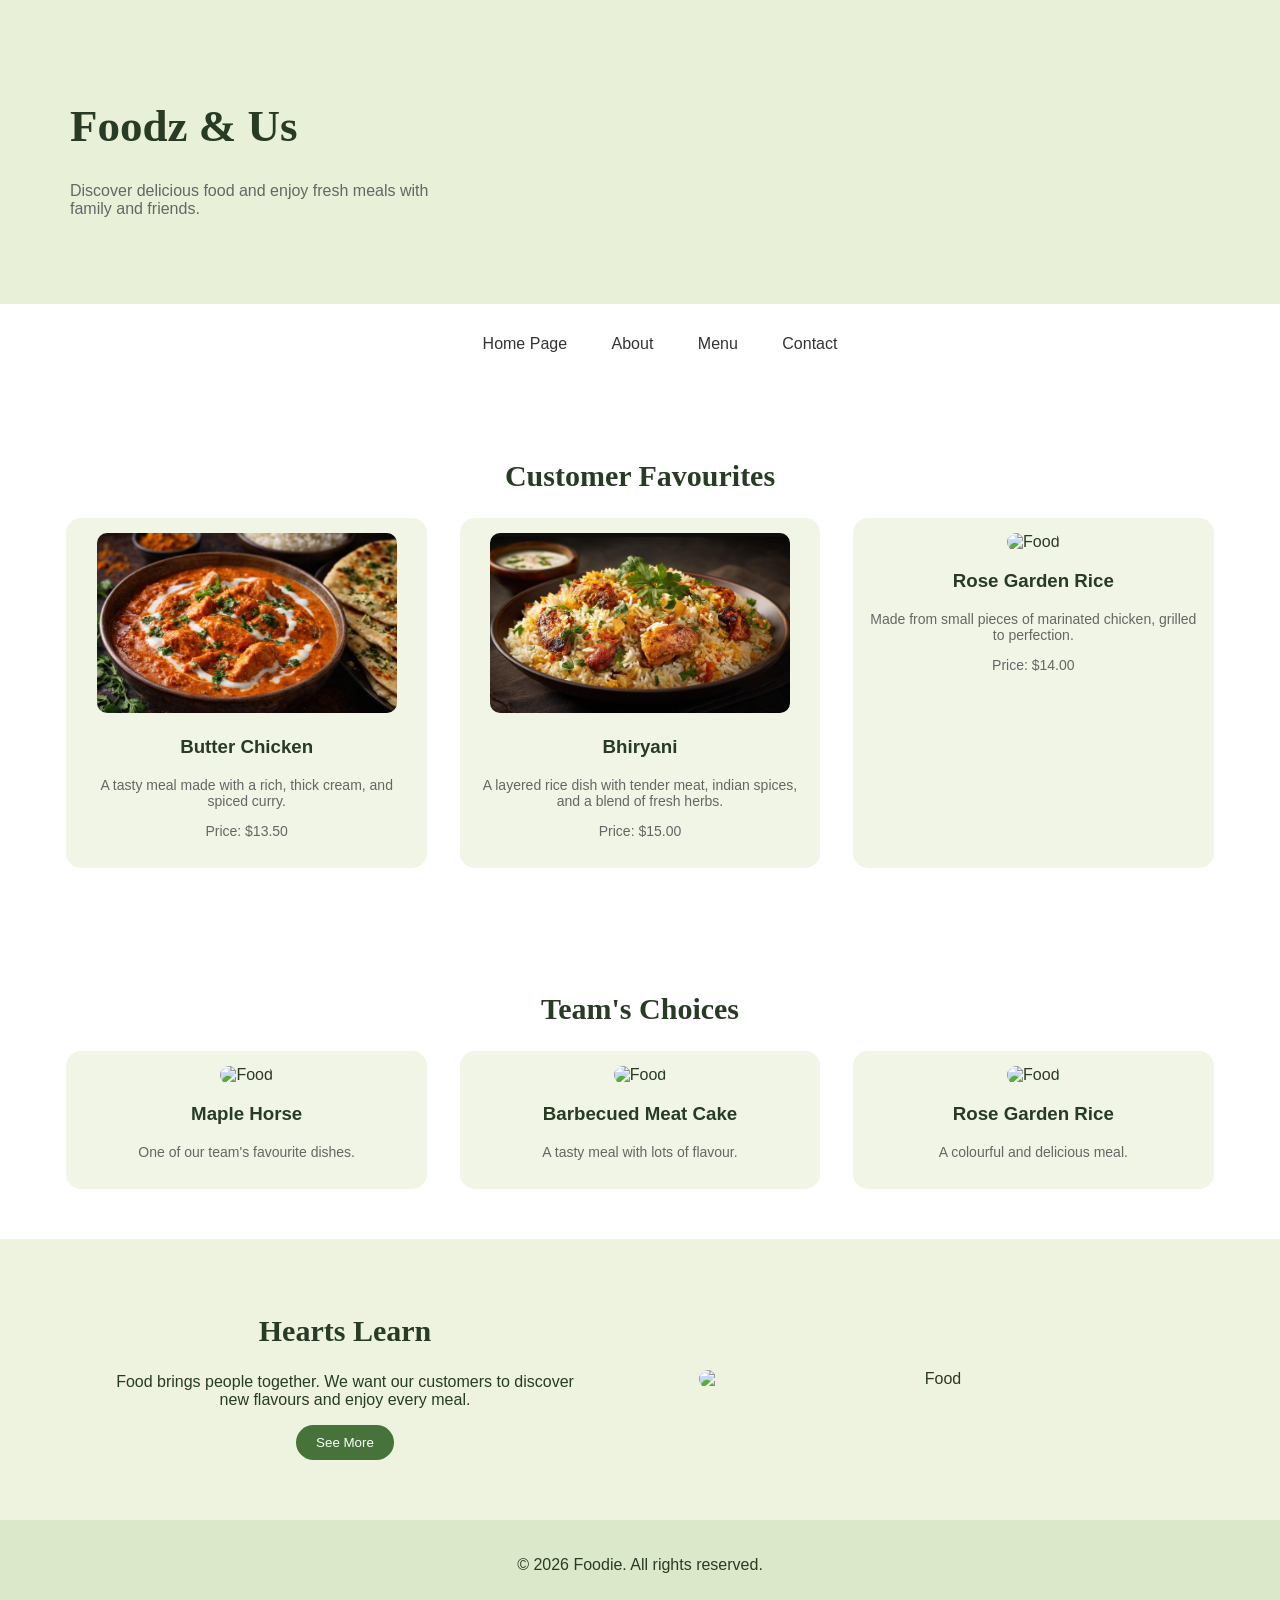
==== index.html @ f8710545 "changed the size of the photo" ====
<!DOCTYPE html>
<html>

<head>
    <title>Foodie</title>
    <link rel="stylesheet" href="style.css">
</head>

<body>

    <header>
        <h1>Foodz & Us</h1>
        <p>Discover delicious food and enjoy fresh meals with family and friends.</p>
    </header>


    <nav>
        <ul>
            <li><a href="index.html">Home Page</a></li>
            <li><a href="about.html">About</a></li>
            <li><a href="menu.html">Menu</a></li>
            <li><a href="contact.html">Contact</a></li>
        </ul>
    </nav>


    <section>

        <h2>Customer Favourites</h2>

        <div class="food">

            <div class="food-item">
                <img src="Screenshot 2026-09-15 143005.png" alt="Food">
                <h3>Butter Chicken</h3>
                <p>A tasty meal made with a rich, thick cream, and spiced curry.</p>
                <p>Price: $13.50</p>
            </div>

            <div class="food-item">
                <img src="Screenshot 2026-09-15 143316.png" alt="Food">
                <h3>Bhiryani</h3>
                <p>A layered rice dish with tender meat, indian spices, and a blend of fresh herbs.</p>
                <p>Price: $15.00</p>
            </div>

            <div class="food-item">
                <img src="chickentikka.jpg" alt="Food">
                <h3>Rose Garden Rice</h3>
                <p>Made from small pieces of marinated chicken, grilled to perfection.</p>
                <p>Price: $14.00</p>
            </div>

        </div>

    </section>


    <section>

        <h2>Team's Choices</h2>

        <div class="food">

            <div class="food-item">
                <img src="food4.jpg" alt="Food">
                <h3>Maple Horse</h3>
                <p>One of our team's favourite dishes.</p>
            </div>

            <div class="food-item">
                <img src="food5.jpg" alt="Food">
                <h3>Barbecued Meat Cake</h3>
                <p>A tasty meal with lots of flavour.</p>
            </div>

            <div class="food-item">
                <img src="food6.jpg" alt="Food">
                <h3>Rose Garden Rice</h3>
                <p>A colourful and delicious meal.</p>
            </div>

        </div>

    </section>


    <section class="last">

        <div>
            <h2>Hearts Learn</h2>

            <p>
                Food brings people together. We want our customers
                to discover new flavours and enjoy every meal.
            </p>

            <button>See More</button>
        </div>

        <img src="food7.jpg" alt="Food">

    </section>


    <footer>
        <p>&copy; 2026 Foodie. All rights reserved.</p>
    </footer>

</body>
</html>
---- style.css ----
body {
    margin: 0;
    font-family: Arial;
    background-color: #f2f6e8;
    color: #283b25;
}


header {
    padding: 70px;
    text-align: left;
    background-color: #e8f0d8;
}

header h1 {
    font-family: Georgia;
    font-size: 45px;
}

header p {
    color: #666;
    width: 400px;
}

button {
    background-color: #47723a;
    color: white;
    border: none;
    padding: 10px 20px;
    border-radius: 20px;
}


nav {
    background-color: white;
    padding: 15px;
}

nav ul {
    list-style-type: none;
    text-align: center;
}

nav li {
    display: inline;
    margin: 20px;
}

nav a {
    text-decoration: none;
    color: #333;
}


section {
    padding: 50px;
    background-color: white;
}

section h2 {
    text-align: center;
    font-family: Georgia;
    font-size: 30px;
}


.food {
    display: flex;
    justify-content: space-around;
}


.food-item {
    background-color: #f1f5e5;
    width: 28%;
    padding: 15px;
    text-align: center;
    border-radius: 15px;
}


.food-item img {
    width: 100%;
    height: 150px;
    object-fit: cover;
    border-radius: 10px;
}


.food-item p {
    color: #666;
    font-size: 14px;
}


.last {
    display: flex;
    justify-content: space-around;
    align-items: center;
    background-color: #edf3df;
}


.last div {
    width: 40%;
}


.last img {
    width: 40%;
    border-radius: 20px;
}


footer {
    text-align: center;
    padding: 20px;
    background-color: #dce8ca;
}
section {
    text-align: center;
}

section button {
    display: block;
    margin: 10px auto;
}
.food-item img {
    width: 300px;
    height: 180px;
    object-fit: cover;
}
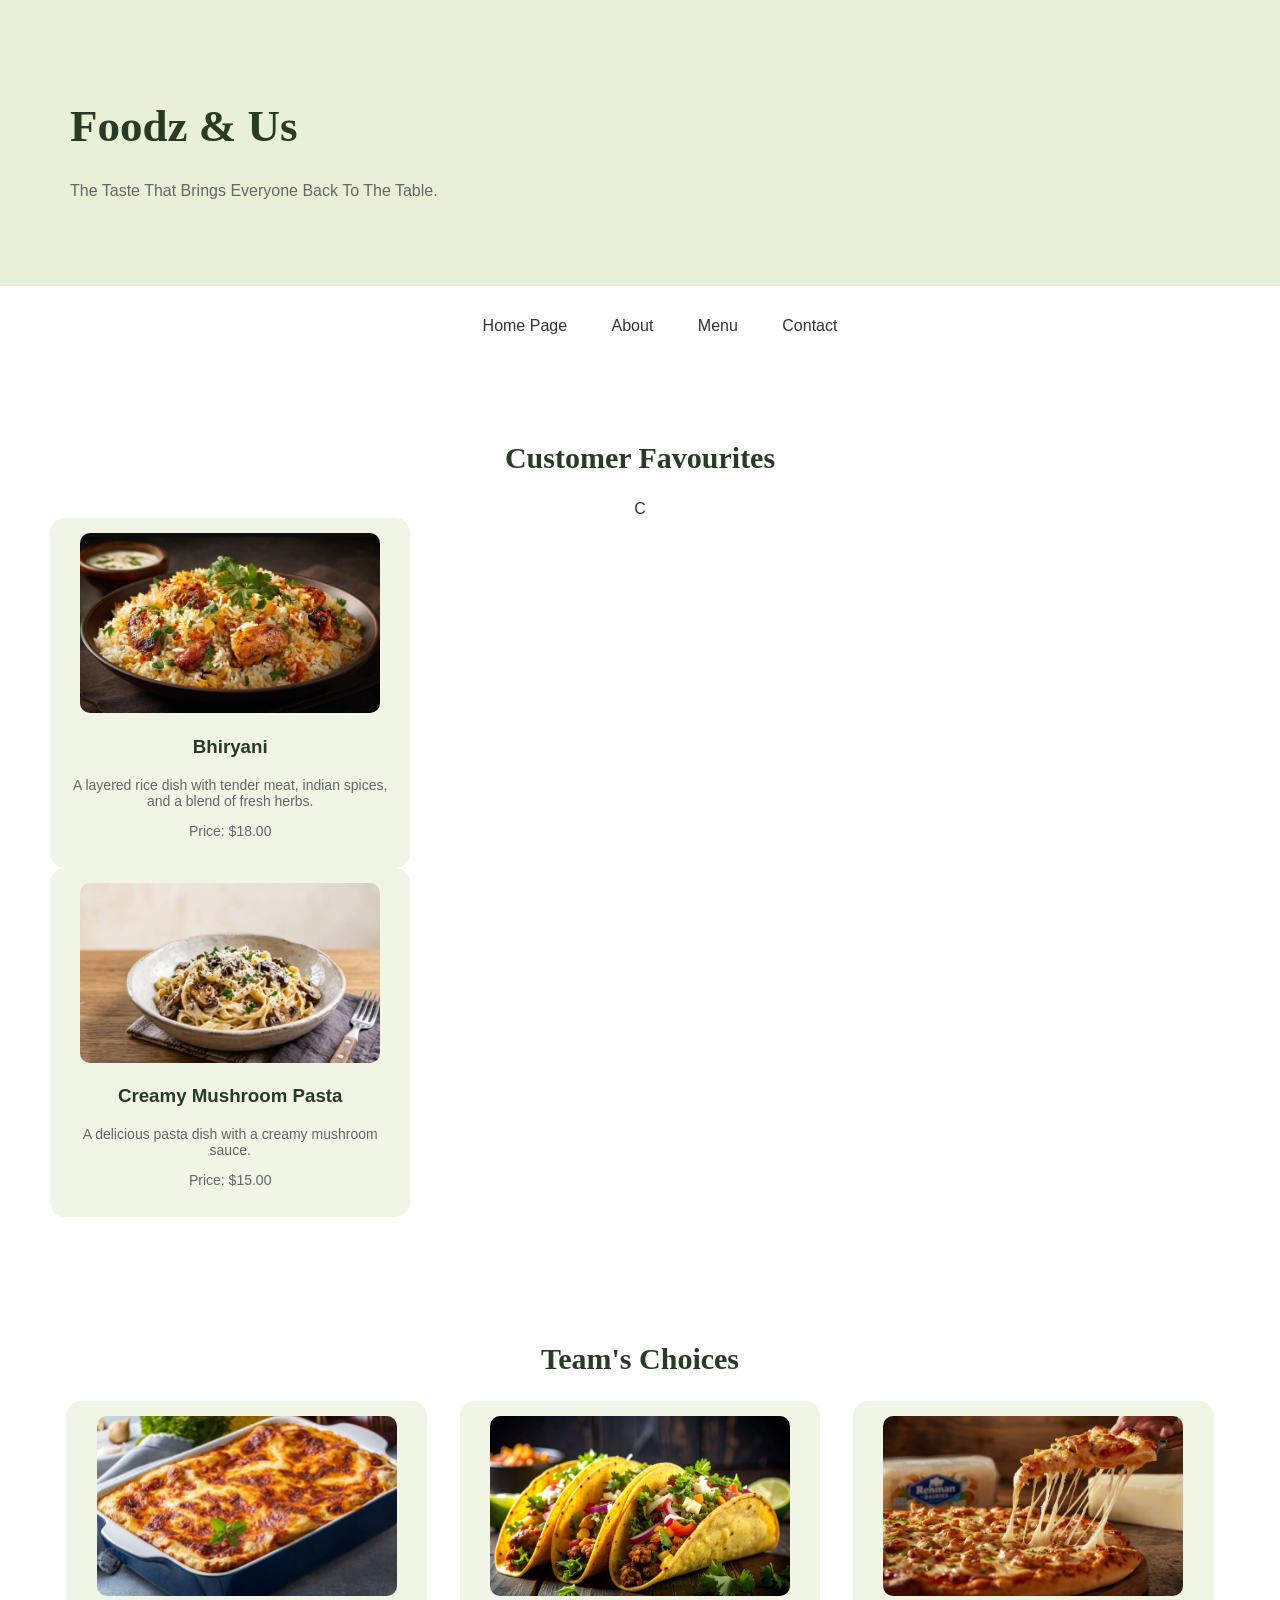
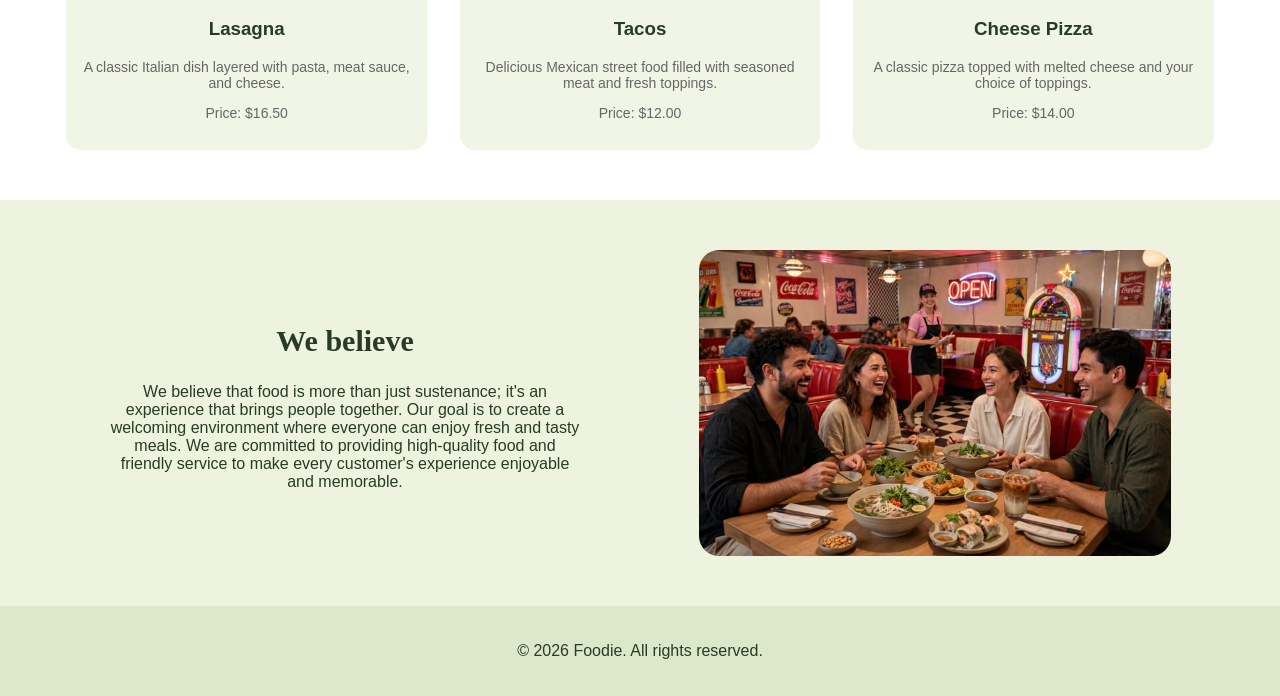
==== commit 92686f9f: "changed the sizing of the images when screen size changes" ====
--- a/index.html
+++ b/index.html
@@ -10,7 +10,7 @@
 
     <header>
         <h1>Foodz & Us</h1>
-        <p>Discover delicious food and enjoy fresh meals with family and friends.</p>
+        <p>The Taste That Brings Everyone Back To The Table.</p>
     </header>
 
 
@@ -28,27 +28,20 @@
 
         <h2>Customer Favourites</h2>
 
-        <div class="food">
-
-            <div class="food-item">
-                <img src="Screenshot 2026-09-15 143005.png" alt="Food">
-                <h3>Butter Chicken</h3>
-                <p>A tasty meal made with a rich, thick cream, and spiced curry.</p>
-                <p>Price: $13.50</p>
-            </div>
+       C
 
             <div class="food-item">
                 <img src="Screenshot 2026-09-15 143316.png" alt="Food">
                 <h3>Bhiryani</h3>
                 <p>A layered rice dish with tender meat, indian spices, and a blend of fresh herbs.</p>
-                <p>Price: $15.00</p>
+                <p>Price: $18.00</p>
             </div>
 
             <div class="food-item">
-                <img src="chickentikka.jpg" alt="Food">
-                <h3>Rose Garden Rice</h3>
-                <p>Made from small pieces of marinated chicken, grilled to perfection.</p>
-                <p>Price: $14.00</p>
+                <img src="Screenshot 2026-09-16 110320.png" alt="Food">
+                <h3>Creamy Mushroom Pasta</h3>
+                <p>A delicious pasta dish with a creamy mushroom sauce.</p>
+                <p>Price: $15.00</p>
             </div>
 
         </div>
@@ -63,21 +56,24 @@
         <div class="food">
 
             <div class="food-item">
-                <img src="food4.jpg" alt="Food">
-                <h3>Maple Horse</h3>
-                <p>One of our team's favourite dishes.</p>
+                <img src="Screenshot 2026-09-16 110941.png" alt="Food">
+                <h3>Lasagna</h3>
+                <p>A classic Italian dish layered with pasta, meat sauce, and cheese.</p>
+                <p>Price: $16.50</p>
             </div>
 
             <div class="food-item">
-                <img src="food5.jpg" alt="Food">
-                <h3>Barbecued Meat Cake</h3>
-                <p>A tasty meal with lots of flavour.</p>
+                <img src="Screenshot 2026-09-16 111453.png" alt="Food">
+                <h3>Tacos</h3>
+                <p>Delicious Mexican street food filled with seasoned meat and fresh toppings.</p>
+                <p>Price: $12.00</p>
             </div>
 
             <div class="food-item">
-                <img src="food6.jpg" alt="Food">
-                <h3>Rose Garden Rice</h3>
-                <p>A colourful and delicious meal.</p>
+                <img src="Screenshot 2026-09-16 112636.png" alt="Food">
+                <h3>Cheese Pizza</h3>
+                <p>A classic pizza topped with melted cheese and your choice of toppings.</p>
+                <p>Price: $14.00</p>
             </div>
 
         </div>
@@ -88,17 +84,20 @@
     <section class="last">
 
         <div>
-            <h2>Hearts Learn</h2>
+            <h2>We believe</h2>
 
             <p>
-                Food brings people together. We want our customers
-                to discover new flavours and enjoy every meal.
+                We believe that food is more than just sustenance;
+                 it's an experience that brings people together. Our goal is to create a
+                 welcoming environment where everyone can enjoy fresh and tasty meals. We 
+                 are committed to providing high-quality food and friendly service to make 
+                 every customer's experience enjoyable and memorable.
             </p>
 
-            <button>See More</button>
+    
         </div>
 
-        <img src="food7.jpg" alt="Food">
+        <img src="Screenshot 2026-09-16 113650.png" alt="Food">
 
     </section>
 
--- a/style.css
+++ b/style.css
@@ -129,4 +129,17 @@
     width: 300px;
     height: 180px;
     object-fit: cover;
+}
+@media (max-width: 600px) {
+    .food-item {
+        width: 90%;
+        margin: 20px auto;
+    }
+
+    .food-item img {
+        width: 100%;
+        height: 220px;
+        object-fit: cover;
+        display: block;
+    }
 }
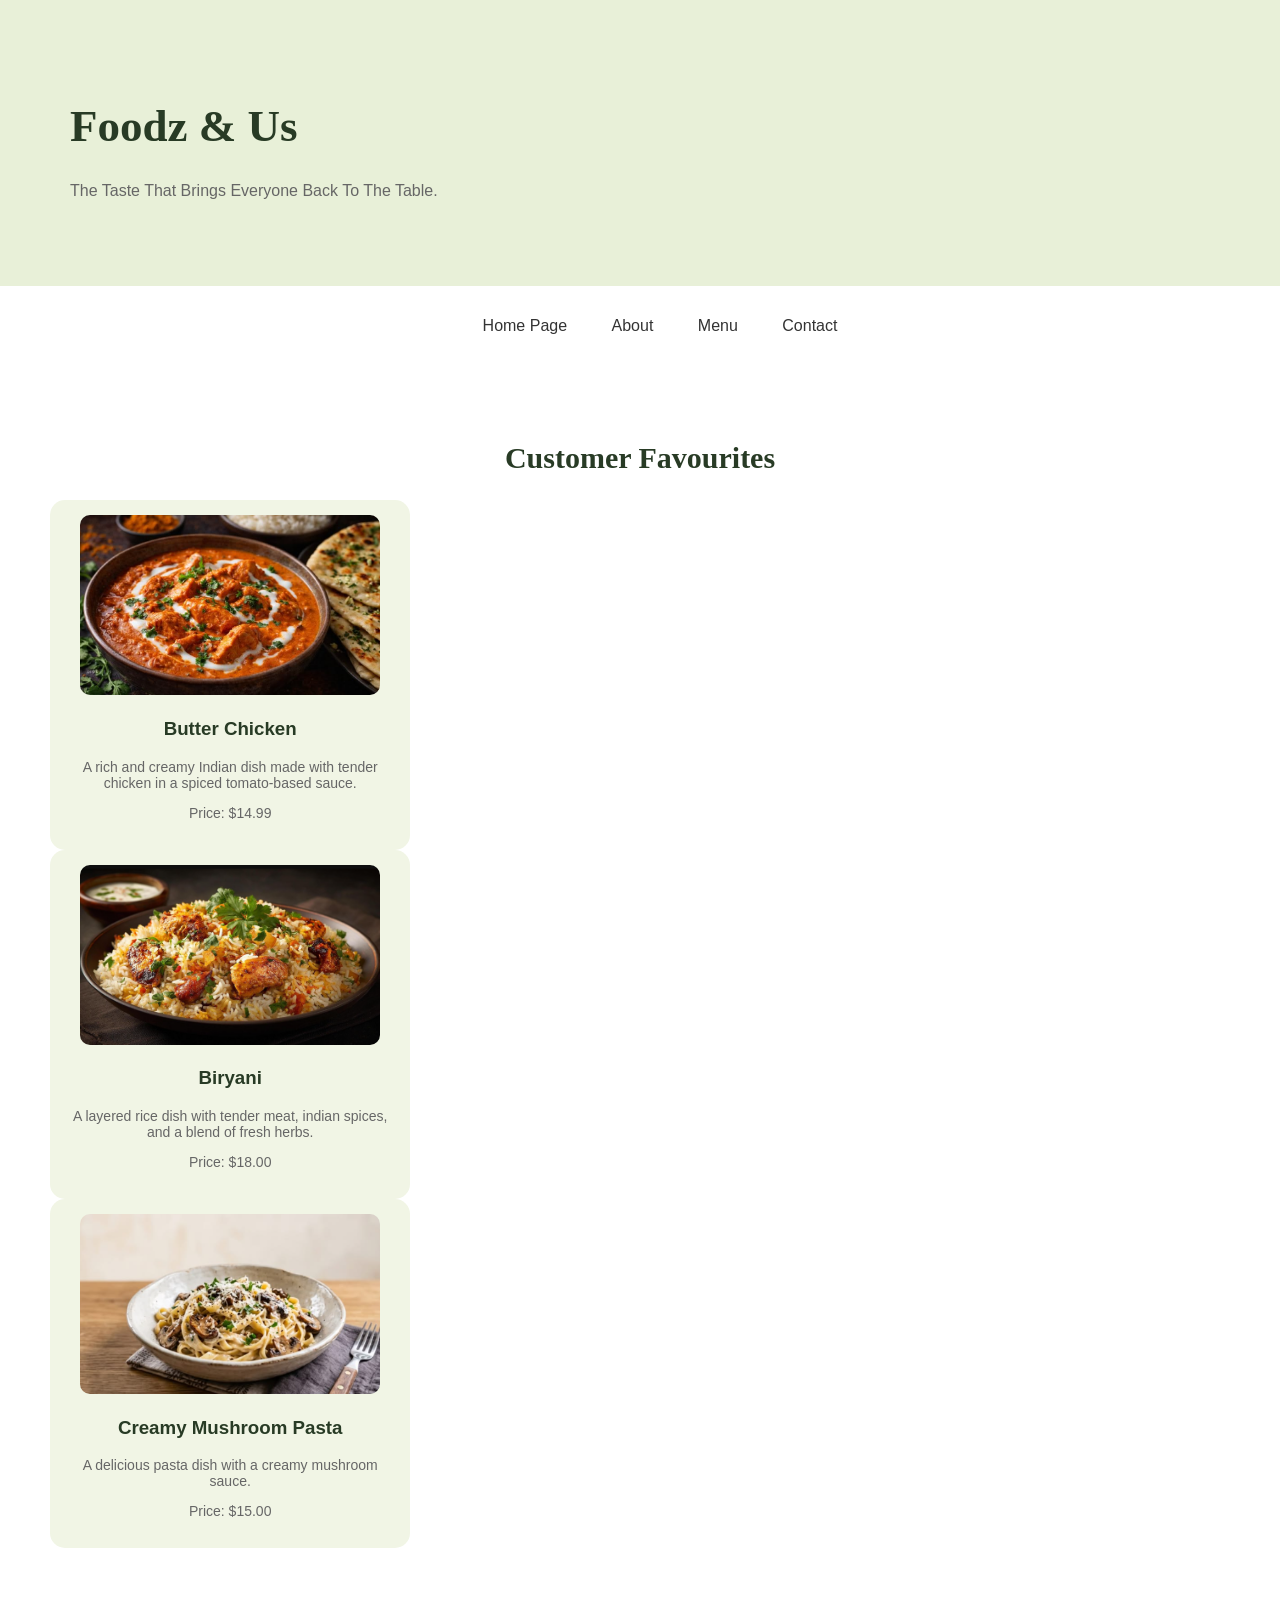
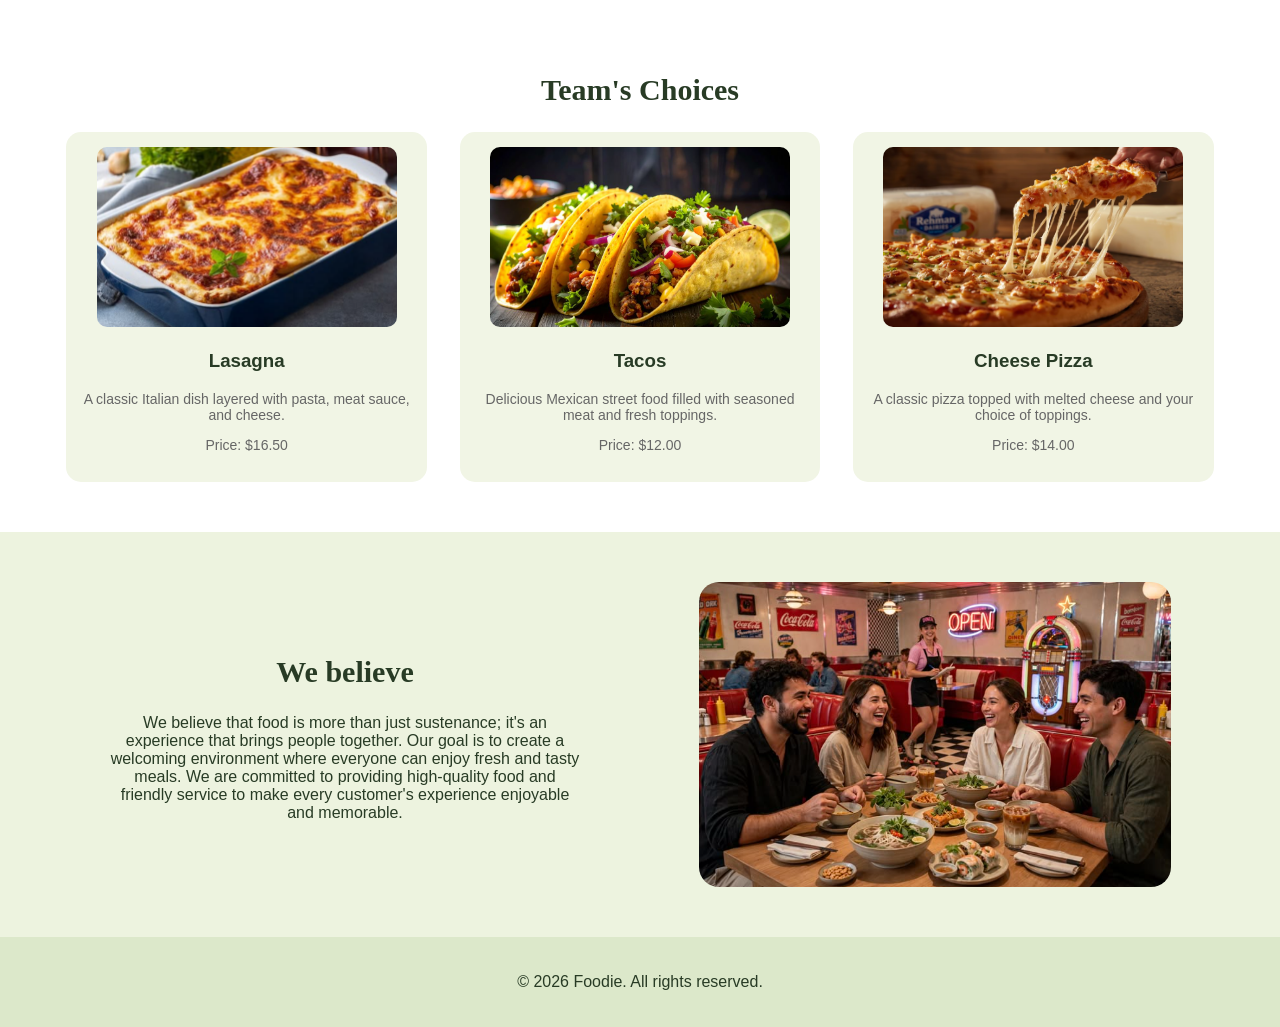
==== commit 5768700a: "One of the dishes were missing so I added it back." ====
--- a/index.html
+++ b/index.html
@@ -28,11 +28,16 @@
 
         <h2>Customer Favourites</h2>
 
-       C
+            <div class="food-item">
+                <img src="Screenshot 2026-09-15 143005.png" alt="Food">
+                <h3>Butter Chicken</h3>
+                <p>A rich and creamy Indian dish made with tender chicken in a spiced tomato-based sauce.</p>
+                <p>Price: $14.99</p>
+            </div>
 
             <div class="food-item">
                 <img src="Screenshot 2026-09-15 143316.png" alt="Food">
-                <h3>Bhiryani</h3>
+                <h3>Biryani</h3>
                 <p>A layered rice dish with tender meat, indian spices, and a blend of fresh herbs.</p>
                 <p>Price: $18.00</p>
             </div>
--- a/style.css
+++ b/style.css
@@ -129,17 +129,4 @@
     width: 300px;
     height: 180px;
     object-fit: cover;
-}
-@media (max-width: 600px) {
-    .food-item {
-        width: 90%;
-        margin: 20px auto;
-    }
-
-    .food-item img {
-        width: 100%;
-        height: 220px;
-        object-fit: cover;
-        display: block;
-    }
 }
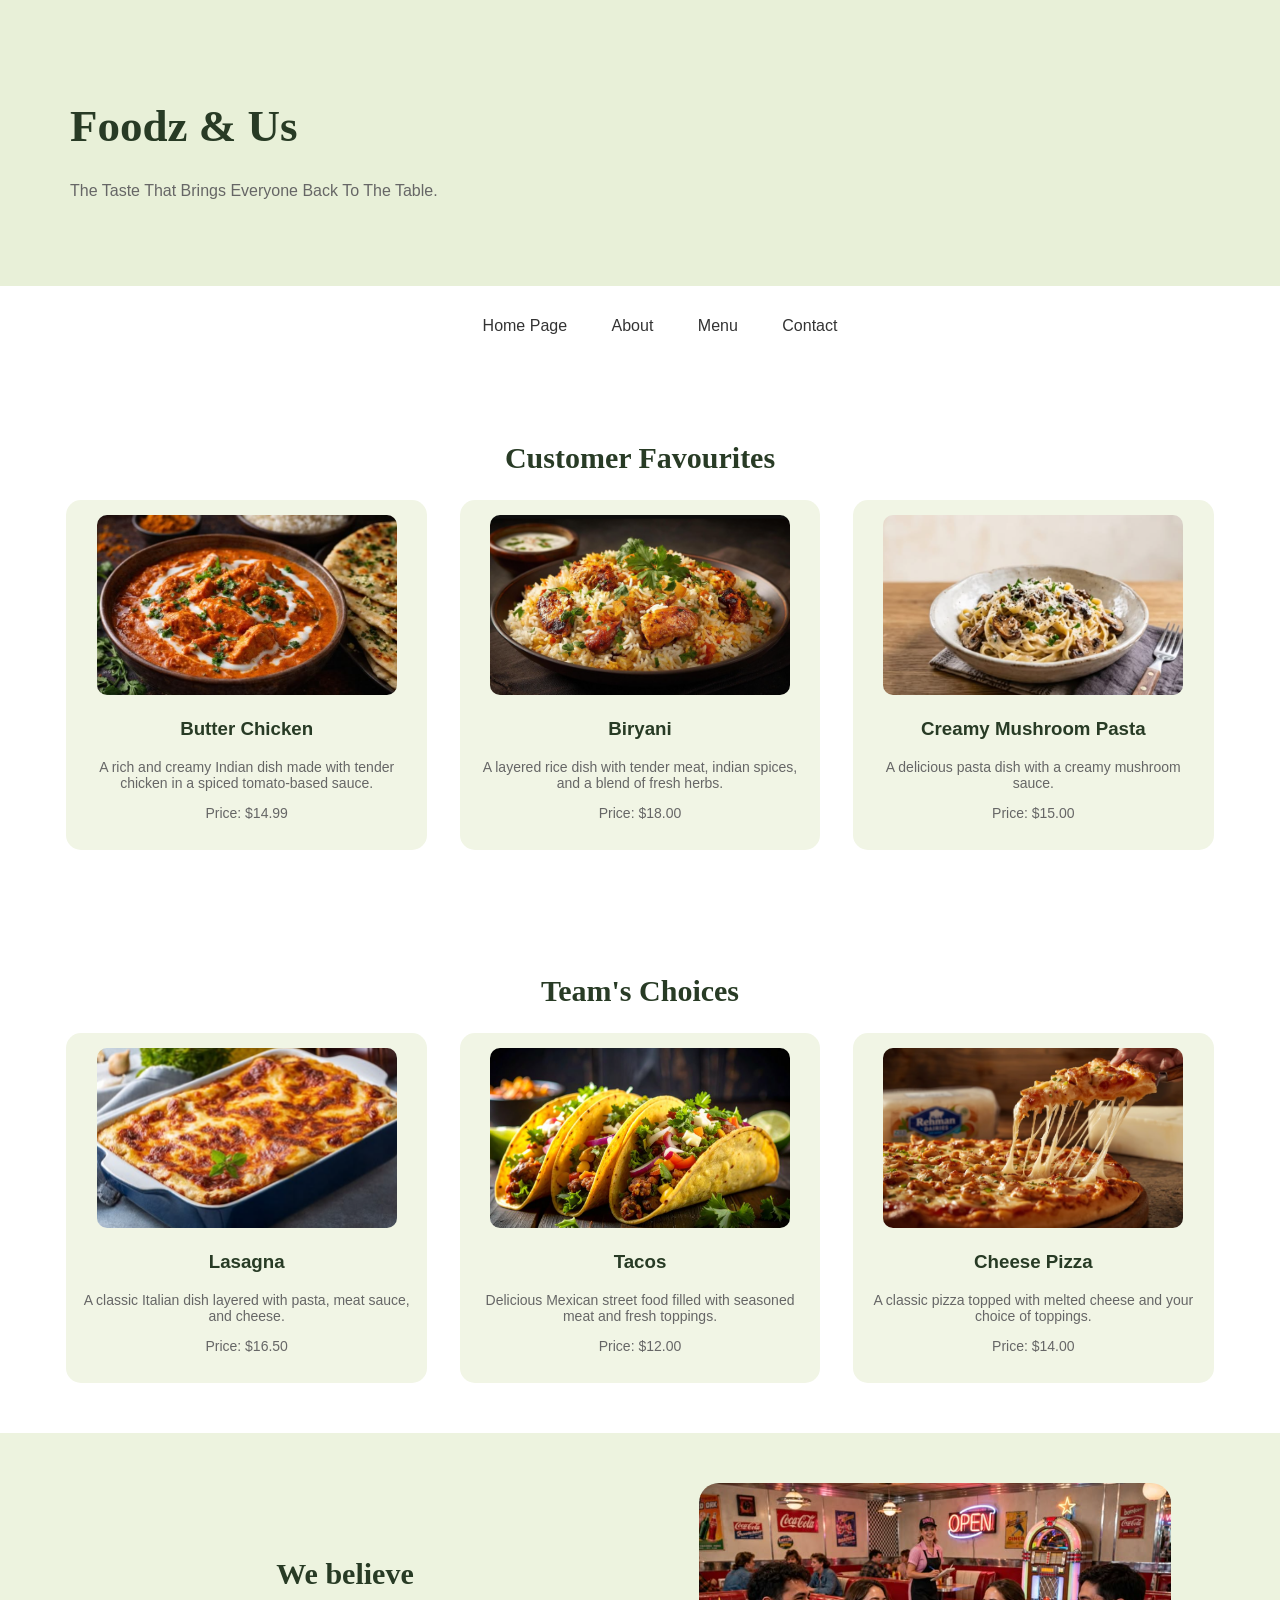
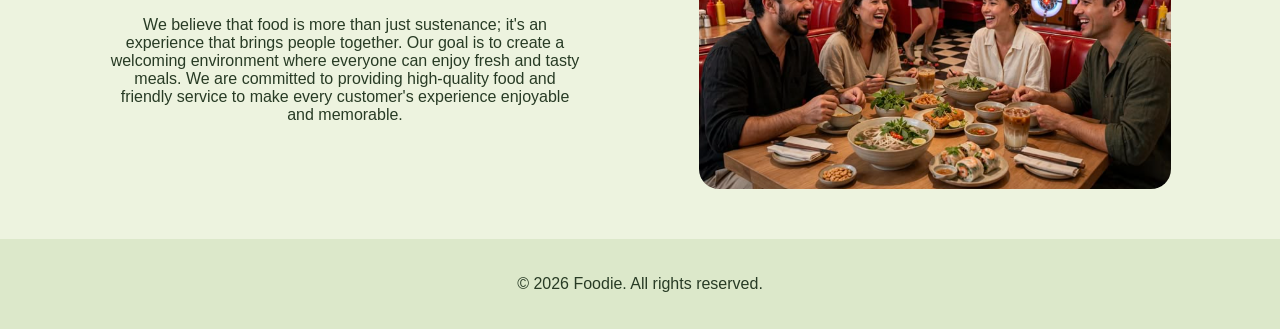
==== commit 628df723: "fixed the position of first heading" ====
--- a/index.html
+++ b/index.html
@@ -27,6 +27,8 @@
     <section>
 
         <h2>Customer Favourites</h2>
+
+        <div class="food">
 
             <div class="food-item">
                 <img src="Screenshot 2026-09-15 143005.png" alt="Food">
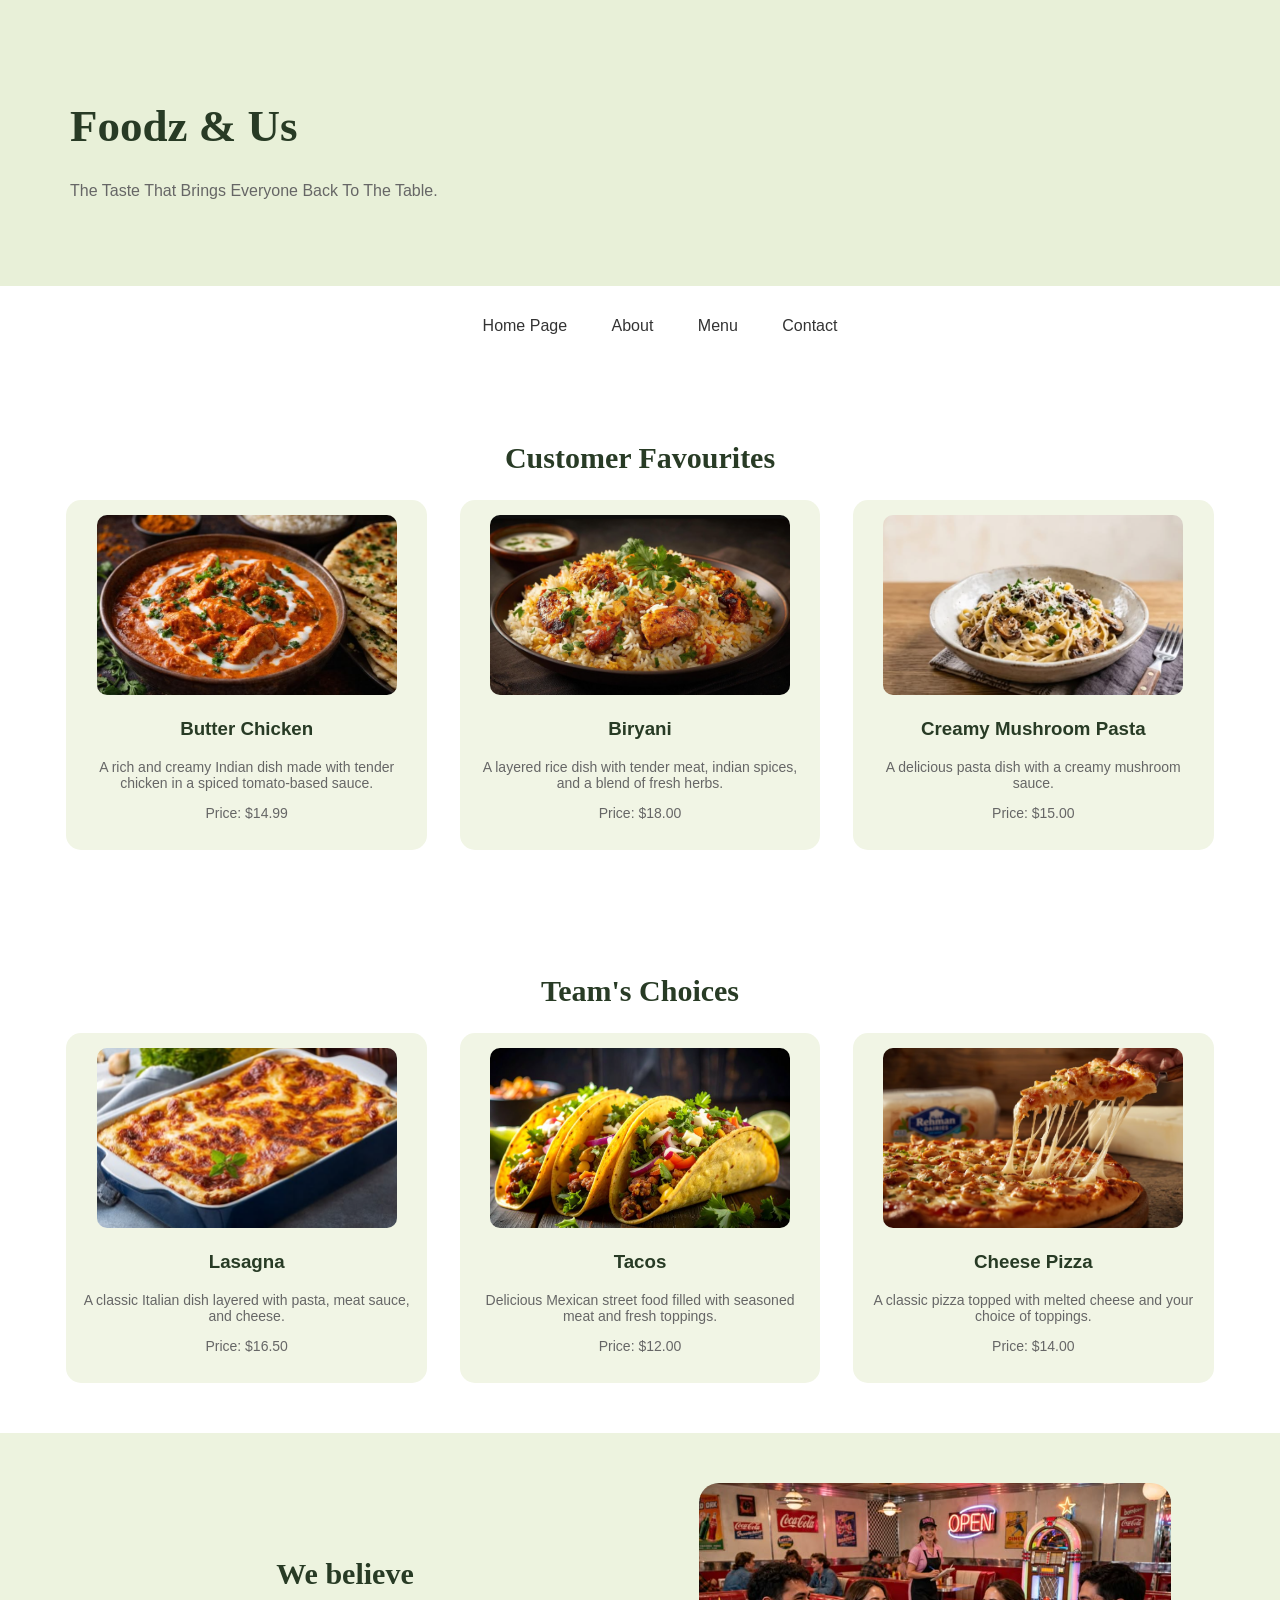
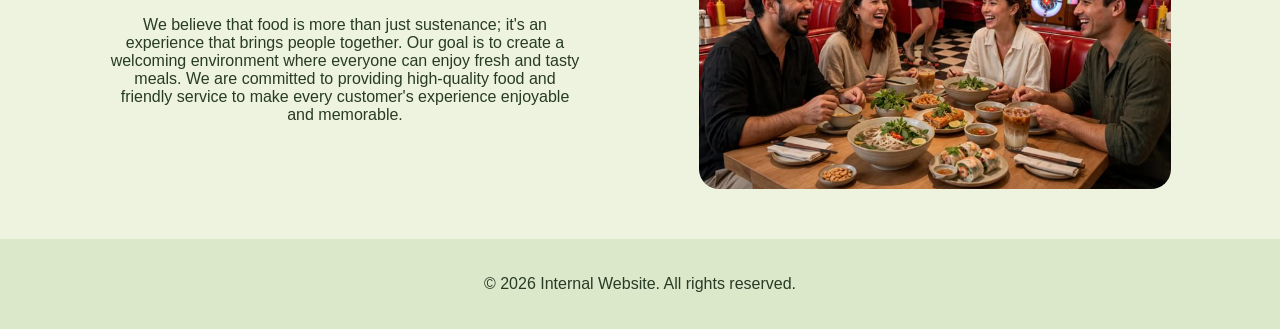
==== commit 5542ad6e: "changed foodie to internal website" ====
--- a/index.html
+++ b/index.html
@@ -110,7 +110,7 @@
 
 
     <footer>
-        <p>&copy; 2026 Foodie. All rights reserved.</p>
+        <p>&copy; 2026 Internal Website. All rights reserved.</p>
     </footer>
 
 </body>
--- a/style.css
+++ b/style.css
@@ -129,4 +129,5 @@
     width: 300px;
     height: 180px;
     object-fit: cover;
-}+}
+
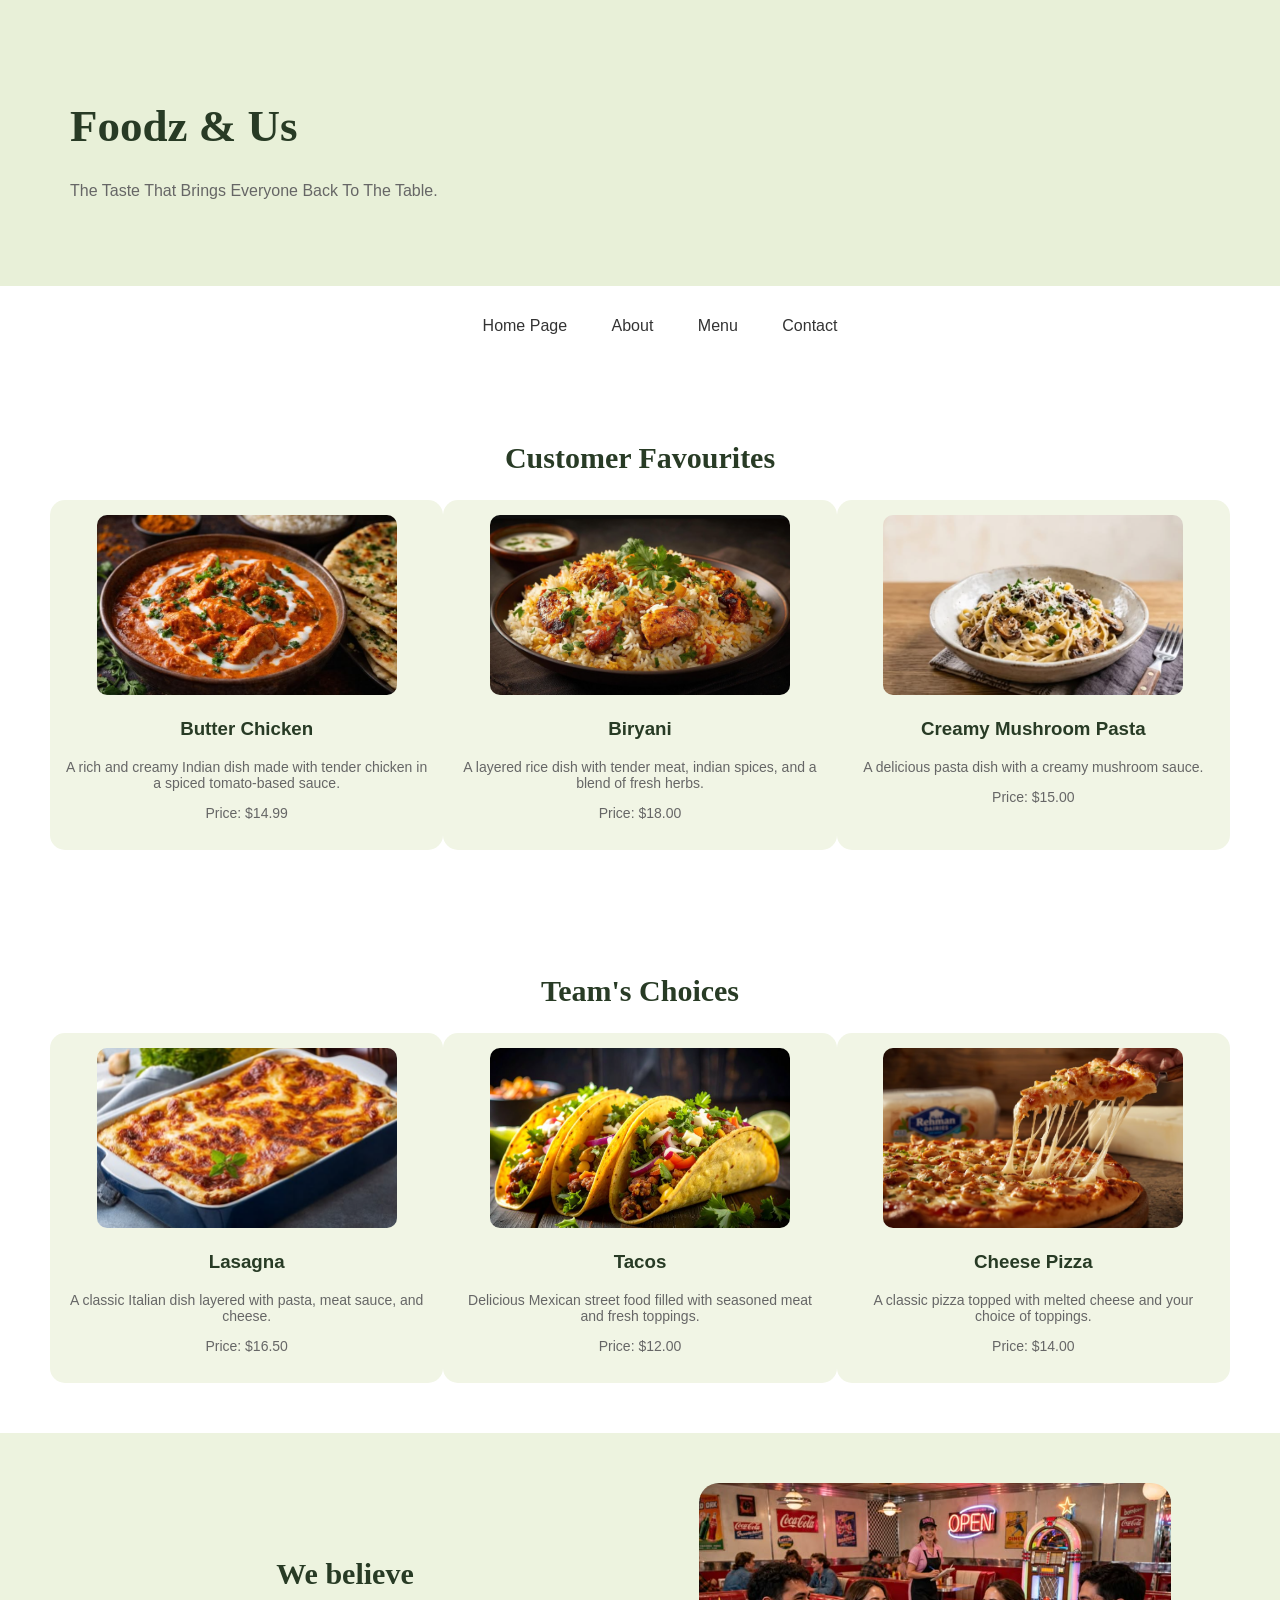
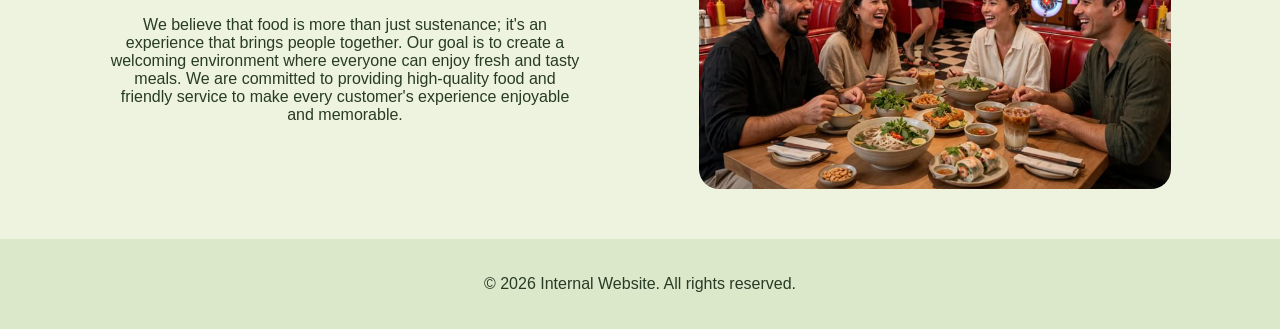
==== commit 6af926f9: "worked on website" ====
--- a/index.html
+++ b/index.html
@@ -113,5 +113,5 @@
         <p>&copy; 2026 Internal Website. All rights reserved.</p>
     </footer>
 
-</body>
+</body
 </html>
--- a/style.css
+++ b/style.css
@@ -5,6 +5,14 @@
     color: #283b25;
 }
 
+
+img {
+    transition: transform 0.3s ease;
+}
+
+img:hover {
+    transform: scale(1.1);
+}
 
 header {
     padding: 70px;
@@ -72,7 +80,7 @@
 
 .food-item {
     background-color: #f1f5e5;
-    width: 28%;
+    width: 400px;
     padding: 15px;
     text-align: center;
     border-radius: 15px;
@@ -80,7 +88,6 @@
 
 
 .food-item img {
-    width: 100%;
     height: 150px;
     object-fit: cover;
     border-radius: 10px;
@@ -131,3 +138,65 @@
     object-fit: cover;
 }
 
+
+.food-page .food {
+    display: grid;
+    grid-template-columns: repeat(4, 1fr);
+    gap: 20px;
+}
+.food-page .food {
+    display: grid;
+    grid-template-columns: repeat(4, 1fr);
+    gap: 20px;
+}
+
+
+/* Food page design */
+body.food-page {
+    font-family: Arial, sans-serif;
+    background-color: white;
+    color: #183b32;
+}
+
+body.food-page h1 {
+    text-align: center;
+    font-family: Georgia, serif;
+    font-size: 36px;
+    margin-bottom: 30px;
+}
+
+body.food-page .food {
+    display: grid;
+    grid-template-columns: repeat(4, minmax(0, 1fr));
+    gap: 25px;
+    padding: 0 6px;
+}
+
+body.food-page .food-item {
+    background-color: #f0f4e4;
+    border-radius: 18px;
+    padding: 18px;
+    text-align: center;
+    box-sizing: border-box;
+}
+
+body.food-page .food-item img {
+    width: 80%;
+    height: 225px;
+    object-fit: cover;
+    border-radius: 12px;
+}
+
+body.food-page .food-item h3 {
+    font-family: Arial, sans-serif;
+    font-size: 23px;
+    color: #183b32;
+}
+
+body.food-page .food-item p {
+    font-family: Arial, sans-serif;
+    font-size: 16px;
+    color: #555;
+    line-height: 1.4;
+}
+
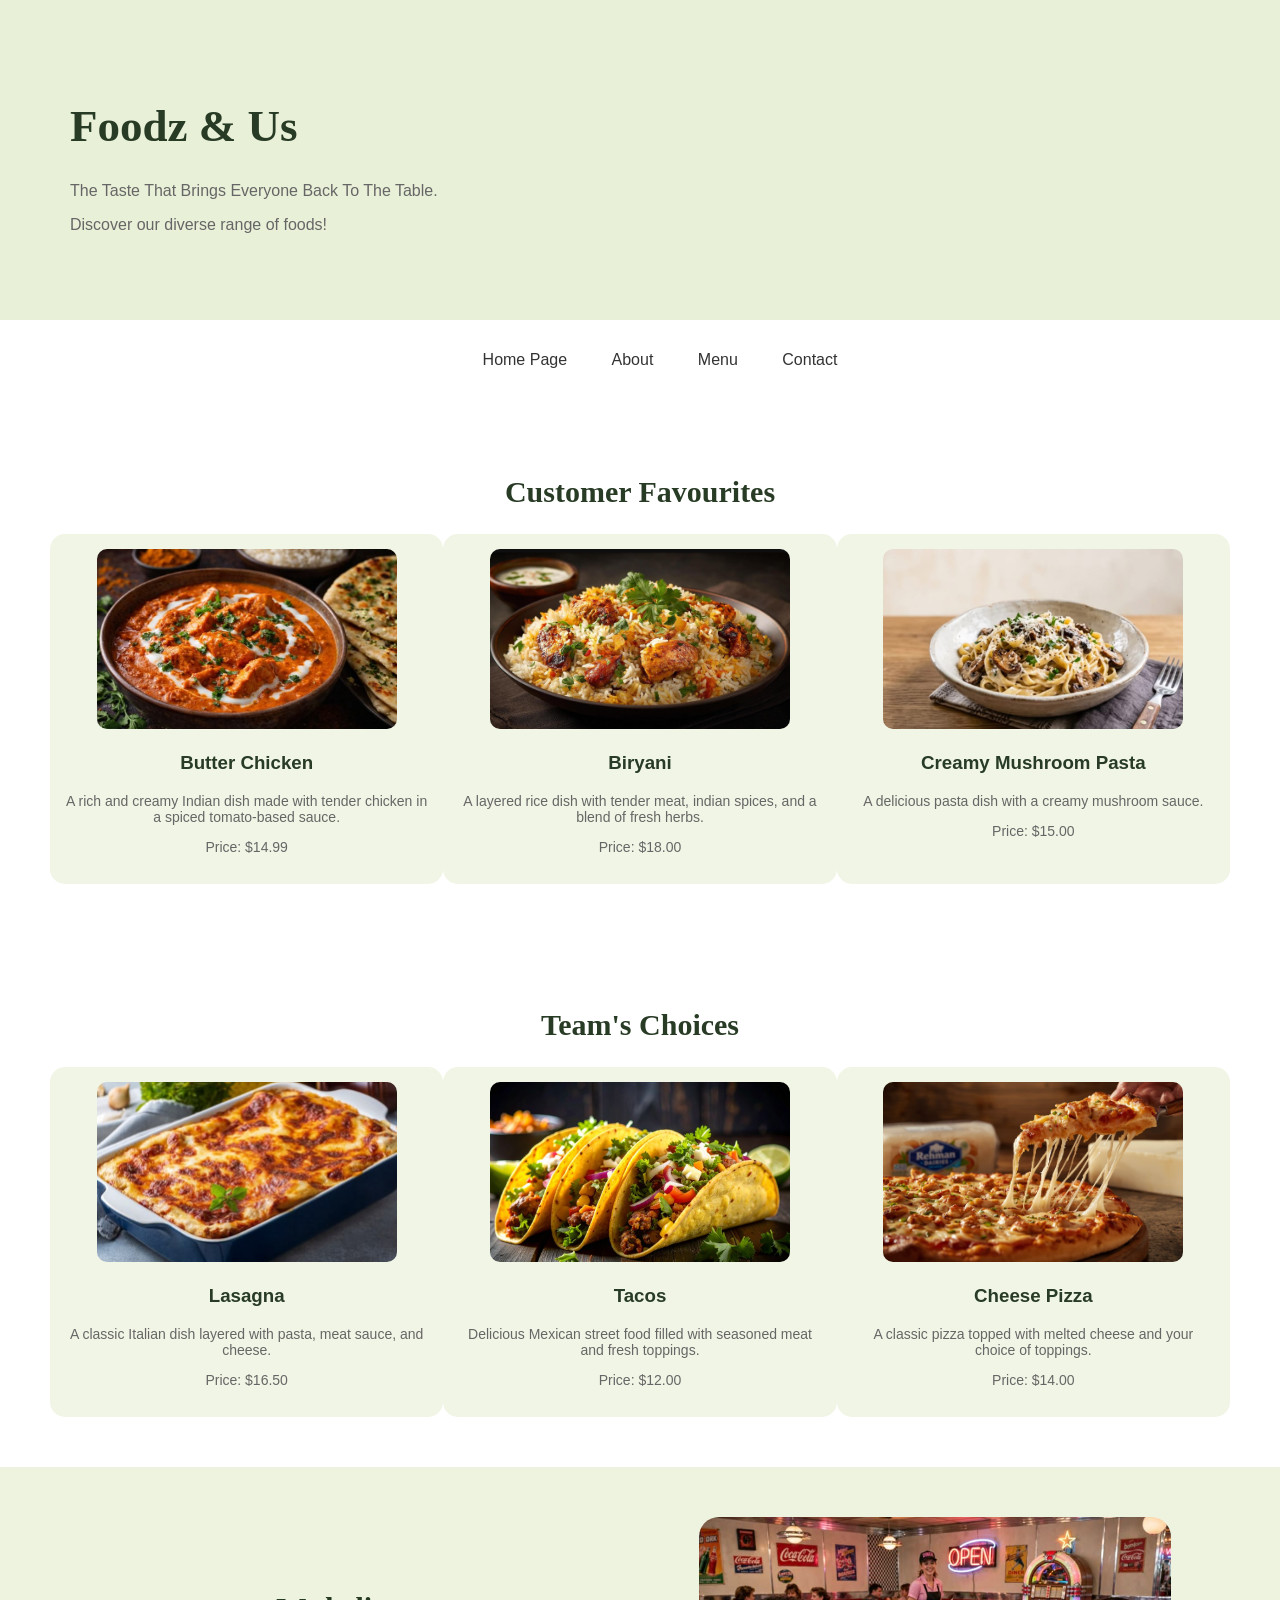
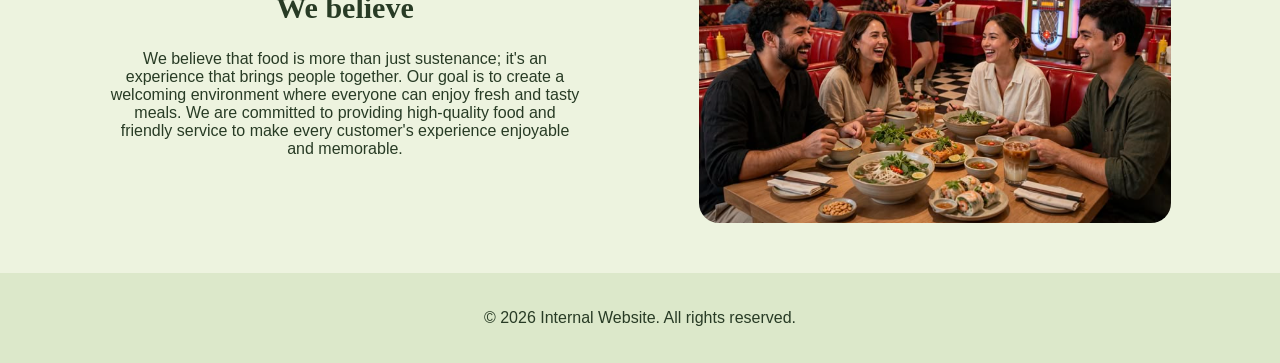
==== commit daea9ed9: "worked on website and added more folders" ====
--- a/index.html
+++ b/index.html
@@ -11,6 +11,7 @@
     <header>
         <h1>Foodz & Us</h1>
         <p>The Taste That Brings Everyone Back To The Table.</p>
+        <p> Discover our diverse range of foods!</p>
     </header>
 
 
--- a/style.css
+++ b/style.css
@@ -200,3 +200,53 @@
     line-height: 1.4;
 }
 
+```css
+/* Dessert page design */
+
+body.dessert-page {
+    font-family: Arial, sans-serif;
+    background-color: white;
+    color: #183b32;
+}
+
+body.dessert-page h1 {
+    text-align: center;
+    font-family: Georgia, serif;
+    font-size: 36px;
+    margin-bottom: 30px;
+}
+
+body.dessert-page .dessert {
+    display: grid;
+    grid-template-columns: repeat(4, minmax(0, 1fr));
+    gap: 25px;
+    padding: 0 6px;
+}
+
+body.dessert-page .dessert-item {
+    background-color: #f0f4e4;
+    border-radius: 18px;
+    padding: 18px;
+    text-align: center;
+    box-sizing: border-box;
+}
+
+body.dessert-page .dessert-item img {
+    width: 80%;
+    height: 225px;
+    object-fit: cover;
+    border-radius: 12px;
+}
+
+body.dessert-page .dessert-item h3 {
+    font-family: Arial, sans-serif;
+    font-size: 23px;
+    color: #183b32;
+}
+
+body.dessert-page .dessert-item p {
+    font-family: Arial, sans-serif;
+    font-size: 16px;
+    color: #555;
+    line-height: 1.4;
+}
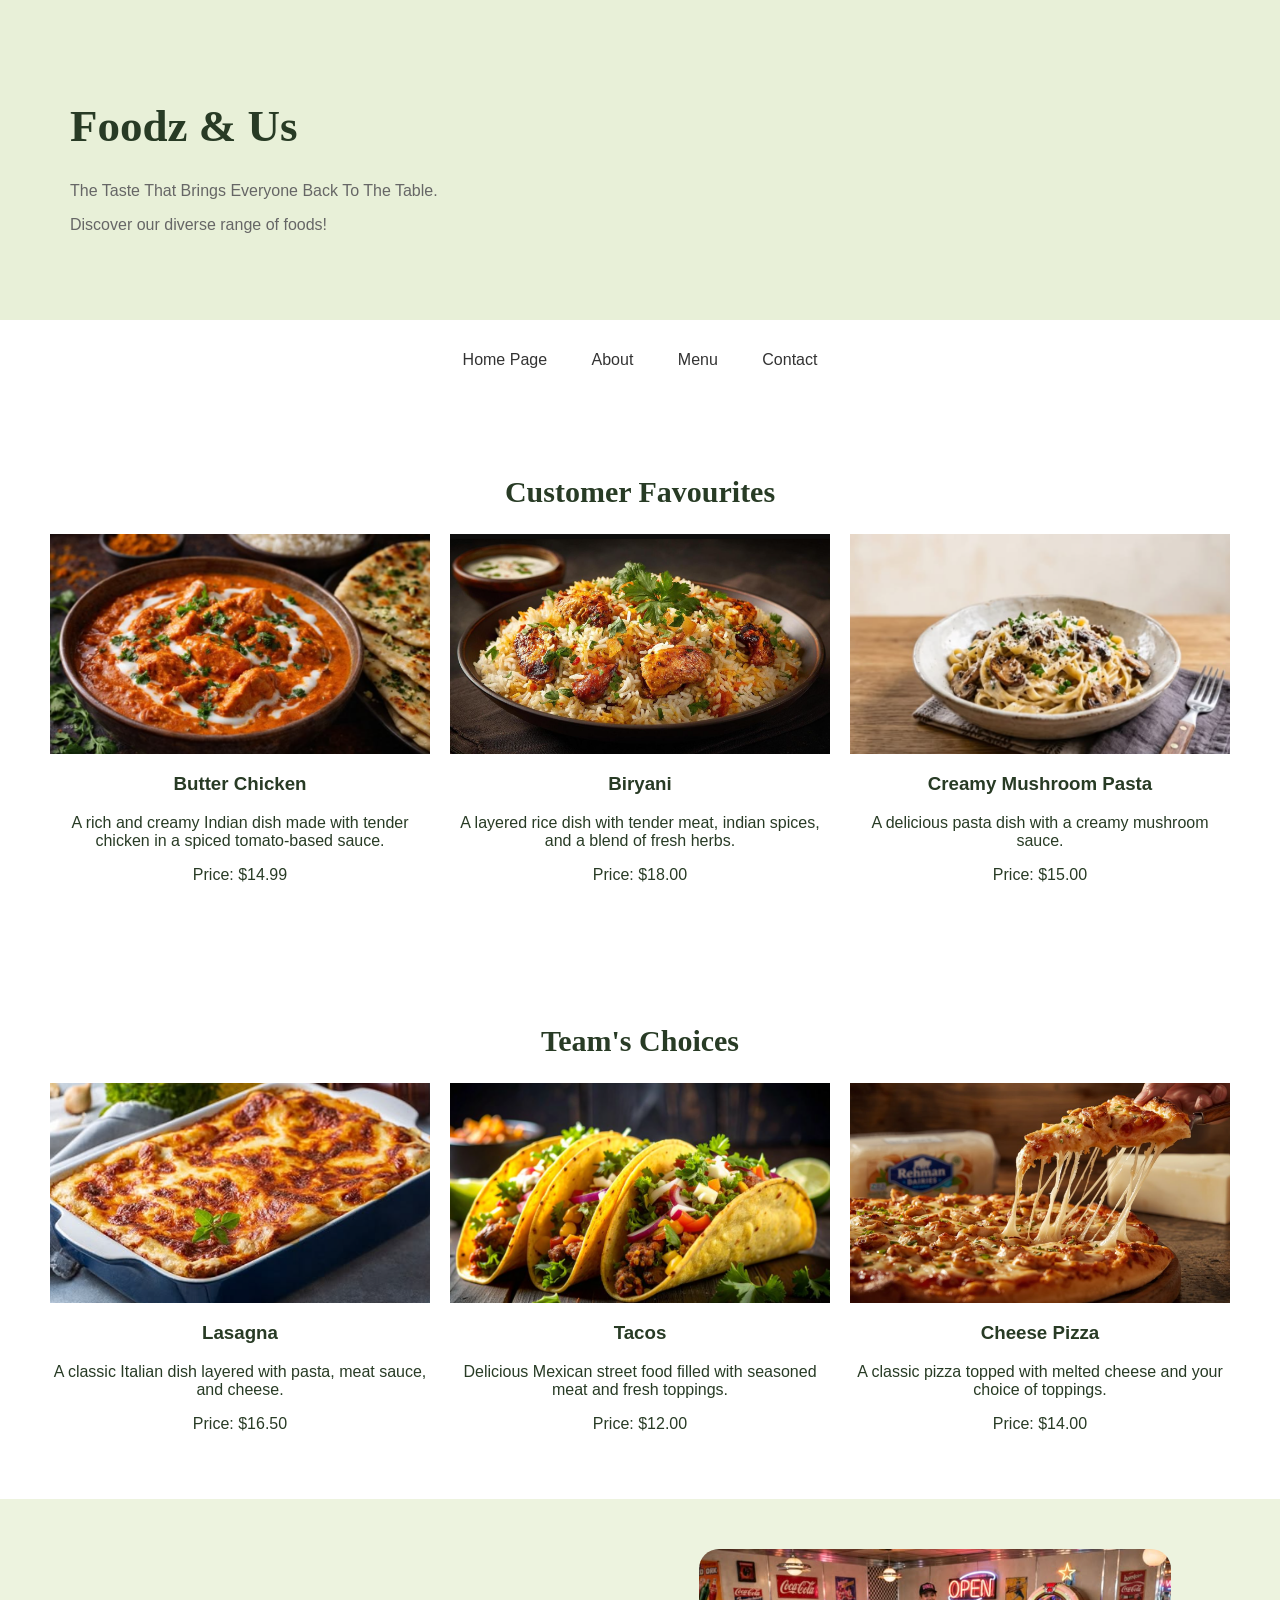
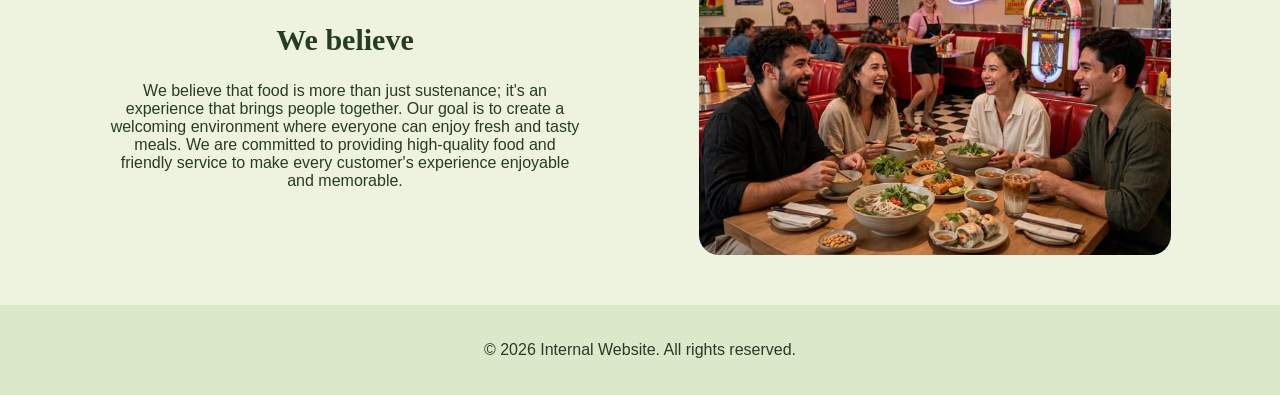
==== commit 594a720f: "used validators to fix up website" ====
--- a/index.html
+++ b/index.html
@@ -1,5 +1,5 @@
 <!DOCTYPE html>
-<html>
+<html lang="en">
 
 <head>
     <title>Foodie</title>
@@ -32,21 +32,21 @@
         <div class="food">
 
             <div class="food-item">
-                <img src="Screenshot 2026-09-15 143005.png" alt="Food">
+                <img src="food.png" alt="Food">
                 <h3>Butter Chicken</h3>
                 <p>A rich and creamy Indian dish made with tender chicken in a spiced tomato-based sauce.</p>
                 <p>Price: $14.99</p>
             </div>
 
             <div class="food-item">
-                <img src="Screenshot 2026-09-15 143316.png" alt="Food">
+                <img src="food2.png" alt="Food">
                 <h3>Biryani</h3>
                 <p>A layered rice dish with tender meat, indian spices, and a blend of fresh herbs.</p>
                 <p>Price: $18.00</p>
             </div>
 
             <div class="food-item">
-                <img src="Screenshot 2026-09-16 110320.png" alt="Food">
+                <img src="food3.png" alt="Food">
                 <h3>Creamy Mushroom Pasta</h3>
                 <p>A delicious pasta dish with a creamy mushroom sauce.</p>
                 <p>Price: $15.00</p>
@@ -64,21 +64,21 @@
         <div class="food">
 
             <div class="food-item">
-                <img src="Screenshot 2026-09-16 110941.png" alt="Food">
+                <img src="food4.png" alt="Food">
                 <h3>Lasagna</h3>
                 <p>A classic Italian dish layered with pasta, meat sauce, and cheese.</p>
                 <p>Price: $16.50</p>
             </div>
 
             <div class="food-item">
-                <img src="Screenshot 2026-09-16 111453.png" alt="Food">
+                <img src="food5.png" alt="Food">
                 <h3>Tacos</h3>
                 <p>Delicious Mexican street food filled with seasoned meat and fresh toppings.</p>
                 <p>Price: $12.00</p>
             </div>
 
             <div class="food-item">
-                <img src="Screenshot 2026-09-16 112636.png" alt="Food">
+                <img src="food6.png" alt="Food">
                 <h3>Cheese Pizza</h3>
                 <p>A classic pizza topped with melted cheese and your choice of toppings.</p>
                 <p>Price: $14.00</p>
@@ -105,7 +105,7 @@
     
         </div>
 
-        <img src="Screenshot 2026-09-16 113650.png" alt="Food">
+        <img src="food7.png" alt="Food">
 
     </section>
 
@@ -114,5 +114,5 @@
         <p>&copy; 2026 Internal Website. All rights reserved.</p>
     </footer>
 
-</body
+</body>
 </html>
--- a/style.css
+++ b/style.css
@@ -1,17 +1,17 @@
 body {
     margin: 0;
-    font-family: Arial;
+    font-family: Arial, sans-serif;
     background-color: #f2f6e8;
     color: #283b25;
-}
-
+    font-size: 16px;
+}
 
 img {
     transition: transform 0.3s ease;
 }
 
 img:hover {
-    transform: scale(1.1);
+    transform: scale(1.05);
 }
 
 header {
@@ -21,13 +21,14 @@
 }
 
 header h1 {
-    font-family: Georgia;
+    font-family: Georgia, serif;
     font-size: 45px;
 }
 
 header p {
     color: #666;
     width: 400px;
+    max-width: 100%;
 }
 
 button {
@@ -36,8 +37,12 @@
     border: none;
     padding: 10px 20px;
     border-radius: 20px;
-}
-
+    cursor: pointer;
+}
+
+button:hover {
+    background-color: #183b32;
+}
 
 nav {
     background-color: white;
@@ -47,6 +52,7 @@
 nav ul {
     list-style-type: none;
     text-align: center;
+    padding: 0;
 }
 
 nav li {
@@ -59,46 +65,141 @@
     color: #333;
 }
 
+nav a:hover {
+    color: #e8a528;
+}
 
 section {
     padding: 50px;
     background-color: white;
+    text-align: center;
+    box-sizing: border-box;
 }
 
 section h2 {
     text-align: center;
-    font-family: Georgia;
+    font-family: Georgia, serif;
     font-size: 30px;
 }
 
-
-.food {
-    display: flex;
-    justify-content: space-around;
-}
-
-
-.food-item {
-    background-color: #f1f5e5;
-    width: 400px;
-    padding: 15px;
-    text-align: center;
-    border-radius: 15px;
-}
-
-
-.food-item img {
-    height: 150px;
+section button {
+    display: block;
+    margin: 10px auto;
+}
+
+.view-button {
+    display: inline-block;
+    padding: 10px 20px;
+    background-color: #47723a;
+    color: white;
+    text-decoration: none;
+    border-radius: 30px;
+    text-align: center;
+    border: none;
+}
+
+.view-button:hover {
+    background-color: #365b2c;
+}
+
+footer {
+    text-align: center;
+    padding: 20px;
+    background-color: #dce8ca;
+}
+
+.location iframe {
+    width: 80%;
+    height: 250px;
+    border: 0;
+}
+
+/* Food page */
+
+body.food-page {
+    font-family: Arial, sans-serif;
+    background-color: white;
+    color: #183b32;
+}
+
+body.food-page h1 {
+    text-align: center;
+    font-family: Georgia, serif;
+    font-size: 36px;
+    margin-bottom: 30px;
+}
+
+body.food-page .food {
+    display: grid;
+    grid-template-columns: repeat(4, minmax(0, 1fr));
+    gap: 25px;
+    padding: 0 6px;
+}
+
+body.food-page .food-item {
+    background-color: #f0f4e4;
+    border-radius: 18px;
+    padding: 18px;
+    text-align: center;
+    box-sizing: border-box;
+    min-width: 0;
+}
+
+body.food-page .food-item img {
+    width: 100%;
+    height: 180px;
     object-fit: cover;
-    border-radius: 10px;
-}
-
-
-.food-item p {
-    color: #666;
-    font-size: 14px;
-}
-
+    border-radius: 12px;
+}
+
+body.food-page .food-item img:hover {
+    transform: scale(1.05);
+}
+
+body.food-page .food-item h3 {
+    font-family: Arial, sans-serif;
+    font-size: 23px;
+    color: #183b32;
+    overflow-wrap: anywhere;
+}
+
+body.food-page .food-item p {
+    font-family: Arial, sans-serif;
+    font-size: 16px;
+    color: #555;
+    line-height: 1.4;
+    overflow-wrap: anywhere;
+}
+
+/* Index page food cards */
+
+body:not(.food-page):not(.dessert-page):not(.drinks-page) .food {
+    display: grid;
+    grid-template-columns: repeat(3, minmax(0, 1fr));
+    gap: 20px;
+    width: 100%;
+    box-sizing: border-box;
+}
+
+body:not(.food-page):not(.dessert-page):not(.drinks-page) .food-item {
+    min-width: 0;
+    box-sizing: border-box;
+    overflow: hidden;
+}
+
+body:not(.food-page):not(.dessert-page):not(.drinks-page) .food-item img {
+    display: block;
+    width: 100%;
+    max-width: 100%;
+    height: 220px;
+    object-fit: cover;
+}
+
+body:not(.food-page):not(.dessert-page):not(.drinks-page) .food-item img:hover {
+    transform: scale(1.03);
+}
+
+/* Last section on the home page */
 
 .last {
     display: flex;
@@ -107,101 +208,16 @@
     background-color: #edf3df;
 }
 
-
 .last div {
     width: 40%;
 }
-
 
 .last img {
     width: 40%;
     border-radius: 20px;
 }
 
-
-footer {
-    text-align: center;
-    padding: 20px;
-    background-color: #dce8ca;
-}
-section {
-    text-align: center;
-}
-
-section button {
-    display: block;
-    margin: 10px auto;
-}
-.food-item img {
-    width: 300px;
-    height: 180px;
-    object-fit: cover;
-}
-
-
-.food-page .food {
-    display: grid;
-    grid-template-columns: repeat(4, 1fr);
-    gap: 20px;
-}
-.food-page .food {
-    display: grid;
-    grid-template-columns: repeat(4, 1fr);
-    gap: 20px;
-}
-
-
-/* Food page design */
-body.food-page {
-    font-family: Arial, sans-serif;
-    background-color: white;
-    color: #183b32;
-}
-
-body.food-page h1 {
-    text-align: center;
-    font-family: Georgia, serif;
-    font-size: 36px;
-    margin-bottom: 30px;
-}
-
-body.food-page .food {
-    display: grid;
-    grid-template-columns: repeat(4, minmax(0, 1fr));
-    gap: 25px;
-    padding: 0 6px;
-}
-
-body.food-page .food-item {
-    background-color: #f0f4e4;
-    border-radius: 18px;
-    padding: 18px;
-    text-align: center;
-    box-sizing: border-box;
-}
-
-body.food-page .food-item img {
-    width: 80%;
-    height: 225px;
-    object-fit: cover;
-    border-radius: 12px;
-}
-
-body.food-page .food-item h3 {
-    font-family: Arial, sans-serif;
-    font-size: 23px;
-    color: #183b32;
-}
-
-body.food-page .food-item p {
-    font-family: Arial, sans-serif;
-    font-size: 16px;
-    color: #555;
-    line-height: 1.4;
-}
-
-```css
-/* Dessert page design */
+/* Dessert page */
 
 body.dessert-page {
     font-family: Arial, sans-serif;
@@ -229,6 +245,7 @@
     padding: 18px;
     text-align: center;
     box-sizing: border-box;
+    min-width: 0;
 }
 
 body.dessert-page .dessert-item img {
@@ -250,3 +267,402 @@
     color: #555;
     line-height: 1.4;
 }
+
+/* Drinks page */
+
+body.drinks-page {
+    font-family: Arial, sans-serif;
+    background-color: white;
+    color: #183b32;
+}
+
+body.drinks-page h1 {
+    text-align: center;
+    font-family: Georgia, serif;
+    font-size: 36px;
+    margin-bottom: 30px;
+}
+
+body.drinks-page .drinks {
+    display: grid;
+    grid-template-columns: repeat(4, minmax(0, 1fr));
+    gap: 25px;
+    padding: 0 6px;
+}
+
+body.drinks-page .drinks-item {
+    background-color: #f0f4e4;
+    border-radius: 18px;
+    padding: 18px;
+    text-align: center;
+    box-sizing: border-box;
+    min-width: 0;
+    transition: transform 0.3s ease;
+}
+
+body.drinks-page .drinks-item img {
+    width: 80%;
+    height: 225px;
+    object-fit: cover;
+    border-radius: 12px;
+}
+
+body.drinks-page .drinks-item img:hover {
+    transform: scale(1.05);
+}
+
+body.drinks-page .drinks-item h3 {
+    font-family: Arial, sans-serif;
+    font-size: 23px;
+    color: #183b32;
+}
+
+body.drinks-page .drinks-item p {
+    font-family: Arial, sans-serif;
+    font-size: 16px;
+    color: #555;
+    line-height: 1.4;
+}
+
+/* Location section */
+
+.location {
+    background-color: white;
+    text-align: center;
+    padding: 20px;
+    margin-top: 20px;
+}
+
+.location h2 {
+    color: #183b32;
+}
+
+.location iframe {
+    max-width: 100%;
+}
+
+/* Opening Hours and Book a Table */
+
+.contact-boxes {
+    display: flex;
+    justify-content: center;
+    align-items: stretch;
+    gap: 30px;
+    padding: 30px;
+    background-color: white;
+}
+
+.contact-boxes .booking-section,
+.contact-boxes .opening-hours {
+    flex: 1;
+    max-width: 450px;
+    min-width: 0;
+    margin: 0;
+    padding: 25px;
+    box-sizing: border-box;
+    background-color: white;
+    border: none;
+    border-radius: 0;
+    text-align: center;
+}
+
+.contact-boxes h2 {
+    color: #183b32;
+    margin-top: 0;
+}
+
+.contact-boxes p {
+    color: #283b25;
+    line-height: 1.6;
+}
+
+.contact-boxes input,
+.contact-boxes select,
+.contact-boxes textarea {
+    width: 90%;
+    padding: 10px;
+    margin: 5px 0 15px;
+    border: 1px solid #9aaa87;
+    border-radius: 5px;
+    box-sizing: border-box;
+    font-family: Arial, sans-serif;
+}
+
+.contact-boxes button {
+    cursor: pointer;
+}
+
+.contact-boxes button:hover {
+    background-color: #183b32;
+}
+
+.contact-boxes .confirmation {
+    margin-top: 15px;
+    color: #183b32;
+    font-weight: bold;
+}
+
+/* Contact form */
+
+.contact-section {
+    background-color: white;
+    padding: 35px 20px;
+}
+
+.contact-section h2 {
+    color: #183b32;
+}
+
+.contact-section input,
+.contact-section textarea {
+    width: 280px;
+    max-width: 90%;
+    padding: 10px;
+    margin: 5px 0 12px;
+    border: 1px solid #9aaa87;
+    border-radius: 6px;
+    font-family: Arial, sans-serif;
+    box-sizing: border-box;
+}
+
+.contact-section textarea {
+    height: 120px;
+}
+
+.contact-section button {
+    font-size: 16px;
+    margin-top: 10px;
+}
+
+/* Tables, if used */
+
+table {
+    width: 80%;
+    max-width: 600px;
+    margin: 20px auto;
+    border-collapse: collapse;
+    background-color: white;
+}
+
+th {
+    background-color: #e8f0d8;
+    color: #183b32;
+}
+
+th, td {
+    padding: 15px;
+    border: 1px solid #dce8ca;
+    text-align: center;
+}
+
+/* Tablet screens */
+
+@media screen and (min-width: 768px) {
+    .container {
+        display: flex;
+        justify-content: space-between;
+    }
+}
+
+/* Desktop screens */
+
+@media screen and (min-width: 1024px) {
+    body {
+        max-width: 1400px;
+        margin: 0 auto;
+    }
+}
+
+/* Phone screens */
+
+@media screen and (max-width: 600px) {
+    header {
+        padding: 30px 20px;
+    }
+
+    header h1 {
+        font-size: 34px;
+    }
+
+    header p {
+        width: auto;
+    }
+
+    nav li {
+        margin: 8px;
+    }
+
+    section {
+        padding: 30px 15px;
+    }
+
+    section h2 {
+        font-size: 25px;
+    }
+
+    /* Home page food cards */
+
+    body:not(.food-page):not(.dessert-page):not(.drinks-page) .food {
+        grid-template-columns: 1fr;
+        gap: 16px;
+    }
+
+    body:not(.food-page):not(.dessert-page):not(.drinks-page) .food-item img {
+        height: 200px;
+    }
+
+    /* Food page */
+
+    body.food-page .food {
+        grid-template-columns: repeat(2, minmax(0, 1fr));
+        gap: 12px;
+        padding: 0;
+    }
+
+    body.food-page .food-item {
+        padding: 10px;
+    }
+
+    body.food-page .food-item img {
+        width: 100%;
+        height: 160px;
+    }
+
+    body.food-page .food-item h3 {
+        font-size: 18px;
+    }
+
+    body.food-page .food-item p {
+        font-size: 14px;
+    }
+
+    /* Dessert page */
+
+    body.dessert-page .dessert {
+        grid-template-columns: repeat(2, minmax(0, 1fr));
+        gap: 12px;
+        padding: 0;
+    }
+
+    body.dessert-page .dessert-item {
+        padding: 10px;
+    }
+
+    body.dessert-page .dessert-item img {
+        width: 100%;
+        height: 160px;
+    }
+
+    body.dessert-page .dessert-item h3 {
+        font-size: 18px;
+        overflow-wrap: anywhere;
+    }
+
+    body.dessert-page .dessert-item p {
+        font-size: 14px;
+        overflow-wrap: anywhere;
+    }
+
+    /* Drinks page */
+
+    body.drinks-page .drinks {
+        grid-template-columns: repeat(2, minmax(0, 1fr));
+        gap: 12px;
+        padding: 0;
+    }
+
+    body.drinks-page .drinks-item {
+        padding: 10px;
+    }
+
+    body.drinks-page .drinks-item img {
+        width: 100%;
+        height: 160px;
+    }
+
+    body.drinks-page .drinks-item h3 {
+        font-size: 18px;
+        overflow-wrap: anywhere;
+    }
+
+    body.drinks-page .drinks-item p {
+        font-size: 14px;
+        overflow-wrap: anywhere;
+    }
+
+    /* Home page last section */
+
+    .last {
+        flex-direction: column;
+        text-align: center;
+        padding: 25px;
+        gap: 20px;
+    }
+
+    .last div {
+        width: 100%;
+    }
+
+    .last img {
+        width: 100%;
+        max-width: 350px;
+    }
+
+    /* Booking and opening hours stack on phones */
+
+    .contact-boxes {
+        flex-direction: column;
+        align-items: center;
+        padding: 15px;
+        gap: 20px;
+    }
+
+    .contact-boxes .booking-section,
+    .contact-boxes .opening-hours {
+        width: 100%;
+        max-width: 450px;
+        padding: 20px 10px;
+    }
+}
+
+
+/* Put Opening Hours and Book a Table side by side */
+.contact-boxes {
+    display: flex;
+    flex-direction: row;
+    align-items: flex-start;
+    justify-content: center;
+    gap: 30px;
+    background-color: white;
+    padding: 20px;
+}
+
+.contact-boxes .opening-hours,
+.contact-boxes .booking-section {
+    flex: 1;
+    width: 50%;
+    max-width: 500px;
+    margin: 0;
+    padding: 20px;
+    background-color: white;
+    border: none;
+    box-sizing: border-box;
+}
+
+/* Make the opening hours table fit its section */
+.contact-boxes .opening-hours table {
+    width: 100%;
+    margin: 20px auto;
+}
+
+@media screen and (max-width: 600px) {
+    .contact-boxes {
+        flex-direction: column;
+        align-items: center;
+    }
+
+    .contact-boxes .opening-hours,
+    .contact-boxes .booking-section {
+        width: 100%;
+    }
+}
